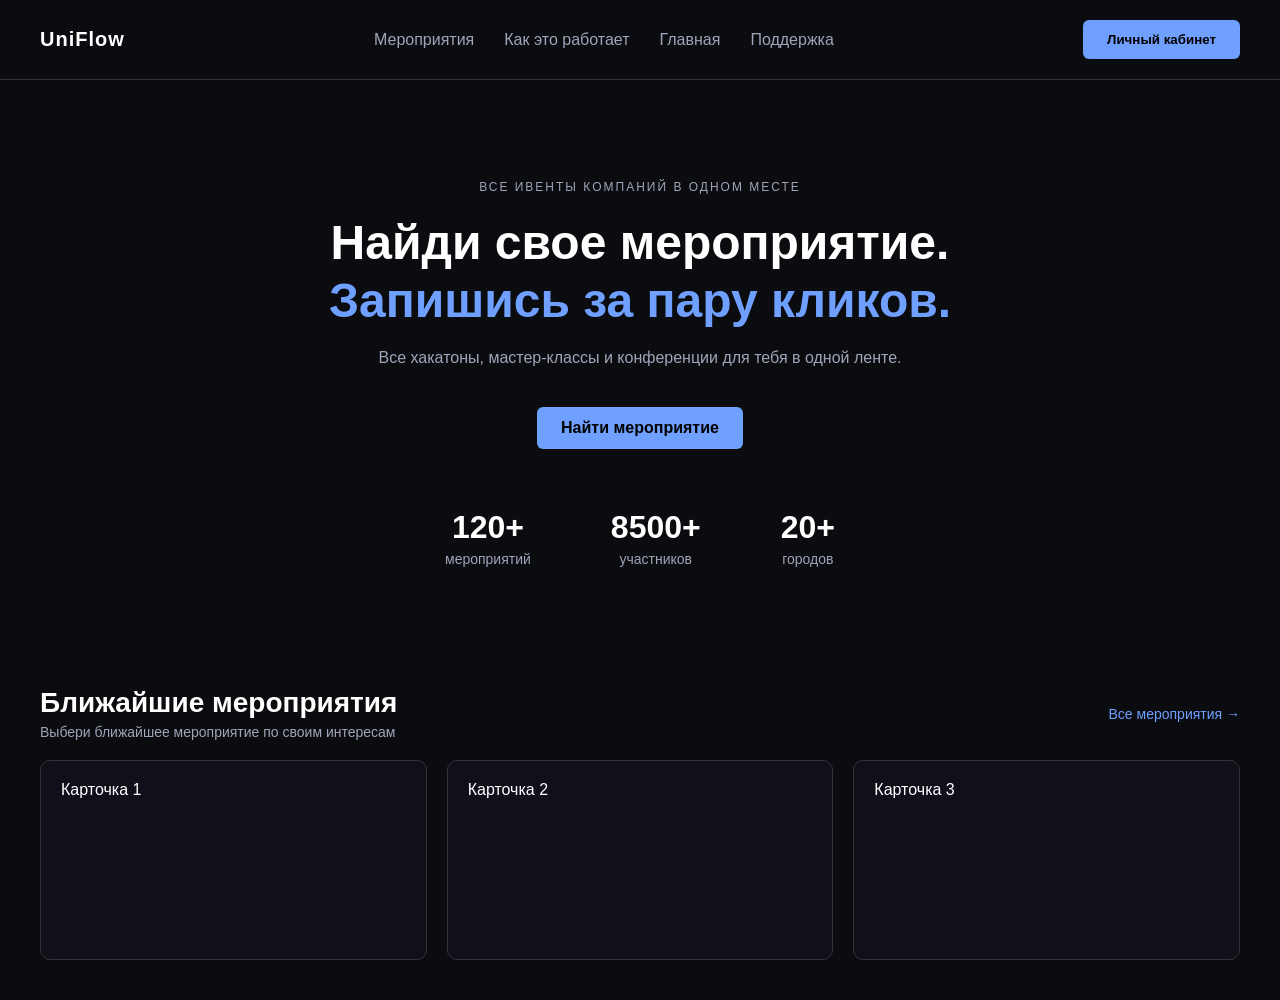
==== UniFlow/frontend/index.html @ 02b54775 "Добавлен проект" ====
<!DOCTYPE html>
<html lang="ru">
    <head>
        <meta charset="UTF-8">
        <title>UniFlow</title>
        <link rel="stylesheet" href="style.css">
    </head>
    <body>
        <header class="header">
            <div class="logo">UniFlow</div>
            <nav class="nav">
                <a href="events.html">Мероприятия</a>
                <a href="#">Как это работает</a>
                <a href="index.html">Главная</a>
                <a href="#">Поддержка</a>
            </nav>
            <button class="btn-primary">Личный кабинет</button>
        </header>
        
        <main>
            <section class="hero">
                <div class="hero-content">
                    <span class="title">ВСЕ ИВЕНТЫ КОМПАНИЙ В ОДНОМ МЕСТЕ</span>
                    <h1>Найди свое мероприятие.<br><span class="accent">Запишись за пару кликов.</span></h1>
                    <p>Все хакатоны, мастер-классы и конференции для тебя в одной ленте.</p>
                    
                    <div class="hero-button">
                        <a href="events.html" class="btn-primary">Найти мероприятие</a>
                    </div>
                </div>

                <div class="statistics">
                    <div class="statistics-item"><h2>120+</h2><p>мероприятий</p></div>
                    <div class="statistics-item"><h2>8500+</h2><p>участников</p></div>
                    <div class="statistics-item"><h2>20+</h2><p>городов</p></div>
                </div>
            </section>
            
            <section class="hero-cards">
                <div class="section-header">
                    <div>
                        <h2>Ближайшие мероприятия</h2>
                        <p class="section-desc">Выбери ближайшее мероприятие по своим интересам</p>
                    </div>
                    <a href="events.html" class="link-more">Все мероприятия →</a>
                </div>

                <div class="cards">
                    <article class="card">Карточка 1</article>
                    <article class="card">Карточка 2</article>
                    <article class="card">Карточка 3</article>
                </div>
            </section>
        </main>
    </body>
</html>
---- UniFlow/frontend/style.css ----
* {
    margin: 0;
    padding: 0;
    box-sizing: border-box;
    font-family: 'Arial', sans-serif;
}

body {
    background-color: #0b0c10;
    color: #ffffff;
}

a { text-decoration: none; }

.header {
    display: flex;
    justify-content: space-between;
    align-items: center;
    padding: 20px 40px;
    border-bottom: 1px solid #333;
}

.logo {
    font-weight: 700;
    font-size: 20px;
    letter-spacing: 1px;
}

.nav {
    display: flex;
    gap: 30px;
}

.nav a {
    color: #A2A3B8;
    transition: color 0.3s ease;
}

.nav a:hover {
    color: #ffffff;
}

.btn-primary {
    background: #6F9FFF;
    color: #000000;
    padding: 12px 24px;
    border: none;
    border-radius: 6px;
    font-weight: 600;
    cursor: pointer;
    display: inline-block;
    transition: all 0.2s ease;
}

.btn-primary:hover {
    background: #8DB3FF;
    transform: translateY(-2px);
}

.hero {
    display: flex;
    flex-direction: column;
    align-items: center;
    text-align: center;
    padding: 100px 20px 40px 20px;
}

.hero-content {
    max-width: 700px;
    margin-bottom: 60px;
}

.title {
    display: block;
    font-size: 12px;
    color: #A2A3B8;
    letter-spacing: 2px;
    margin-bottom: 20px;
}

.hero h1 {
    font-size: 48px;
    line-height: 1.2;
    margin-bottom: 20px;
    font-weight: 700;
}

.accent {
    color: #6F9FFF;
}

.hero p {
    color: #A2A3B8;
    font-size: 16px;
    margin-bottom: 40px;
}

.hero-button {
    display: flex;
    justify-content: center;
    gap: 15px;
}

.statistics {
    display: flex;
    justify-content: center;
    gap: 80px;
}

.statistics-item h2 {
    font-size: 32px;
    margin-bottom: 5px;
}

.statistics-item p {
    color: #A2A3B8;
    font-size: 14px;
}

.hero-cards {
    padding: 40px;
}

.section-header {
    display: flex;
    justify-content: space-between;
    align-items: center;
    margin-bottom: 20px;
}

.section-header h2 {
    font-size: 28px;
    margin-bottom: 5px;
}

.section-desc {
    color: #A2A3B8;
    font-size: 14px;
}

.cards {
    display: grid;
    grid-template-columns: repeat(3, 1fr);
    gap: 20px;
}

.card {
    background: #10101A;
    border: 1px solid #333;
    padding: 20px;
    border-radius: 10px;
    height: 200px;
}

.link-more {
    color: #6F9FFF;
    text-decoration: none;
    font-size: 14px;
    transition: 0.3s;
}

.link-more:hover {
    color: #ffffff;
}
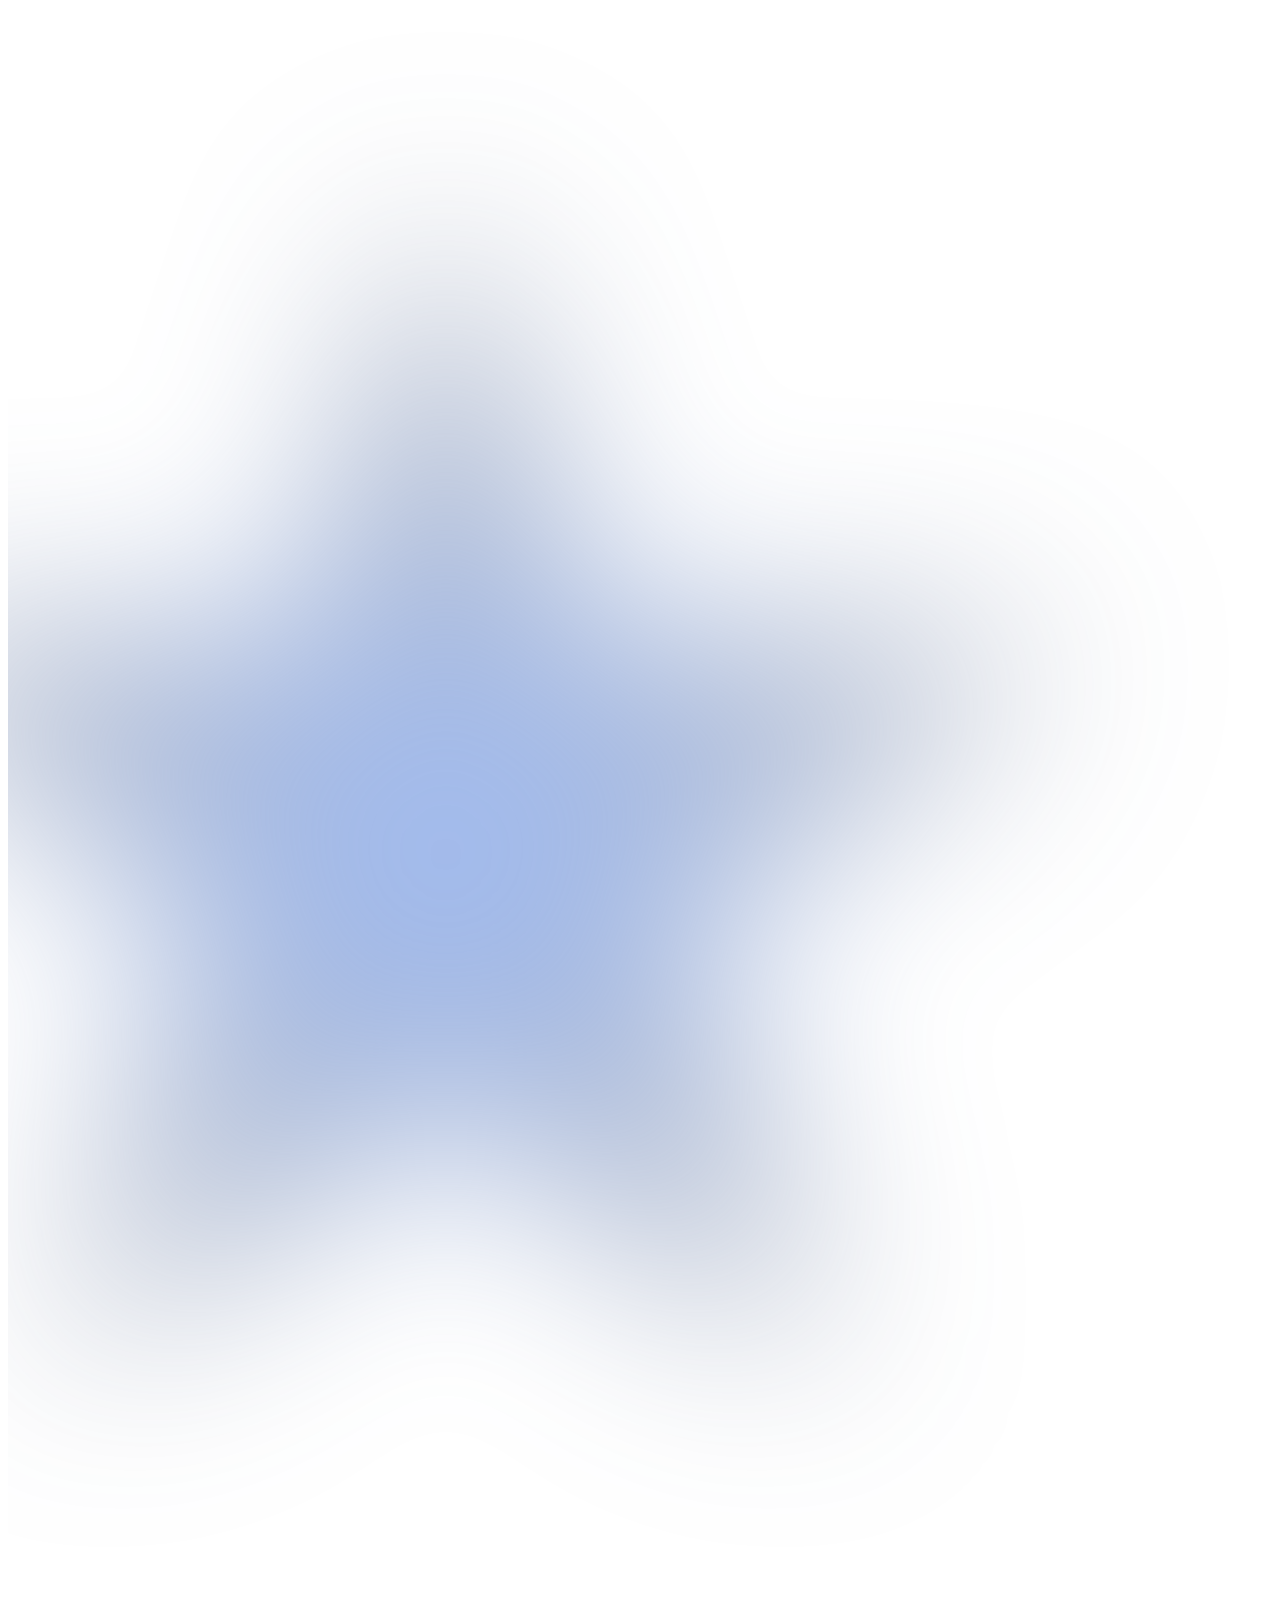
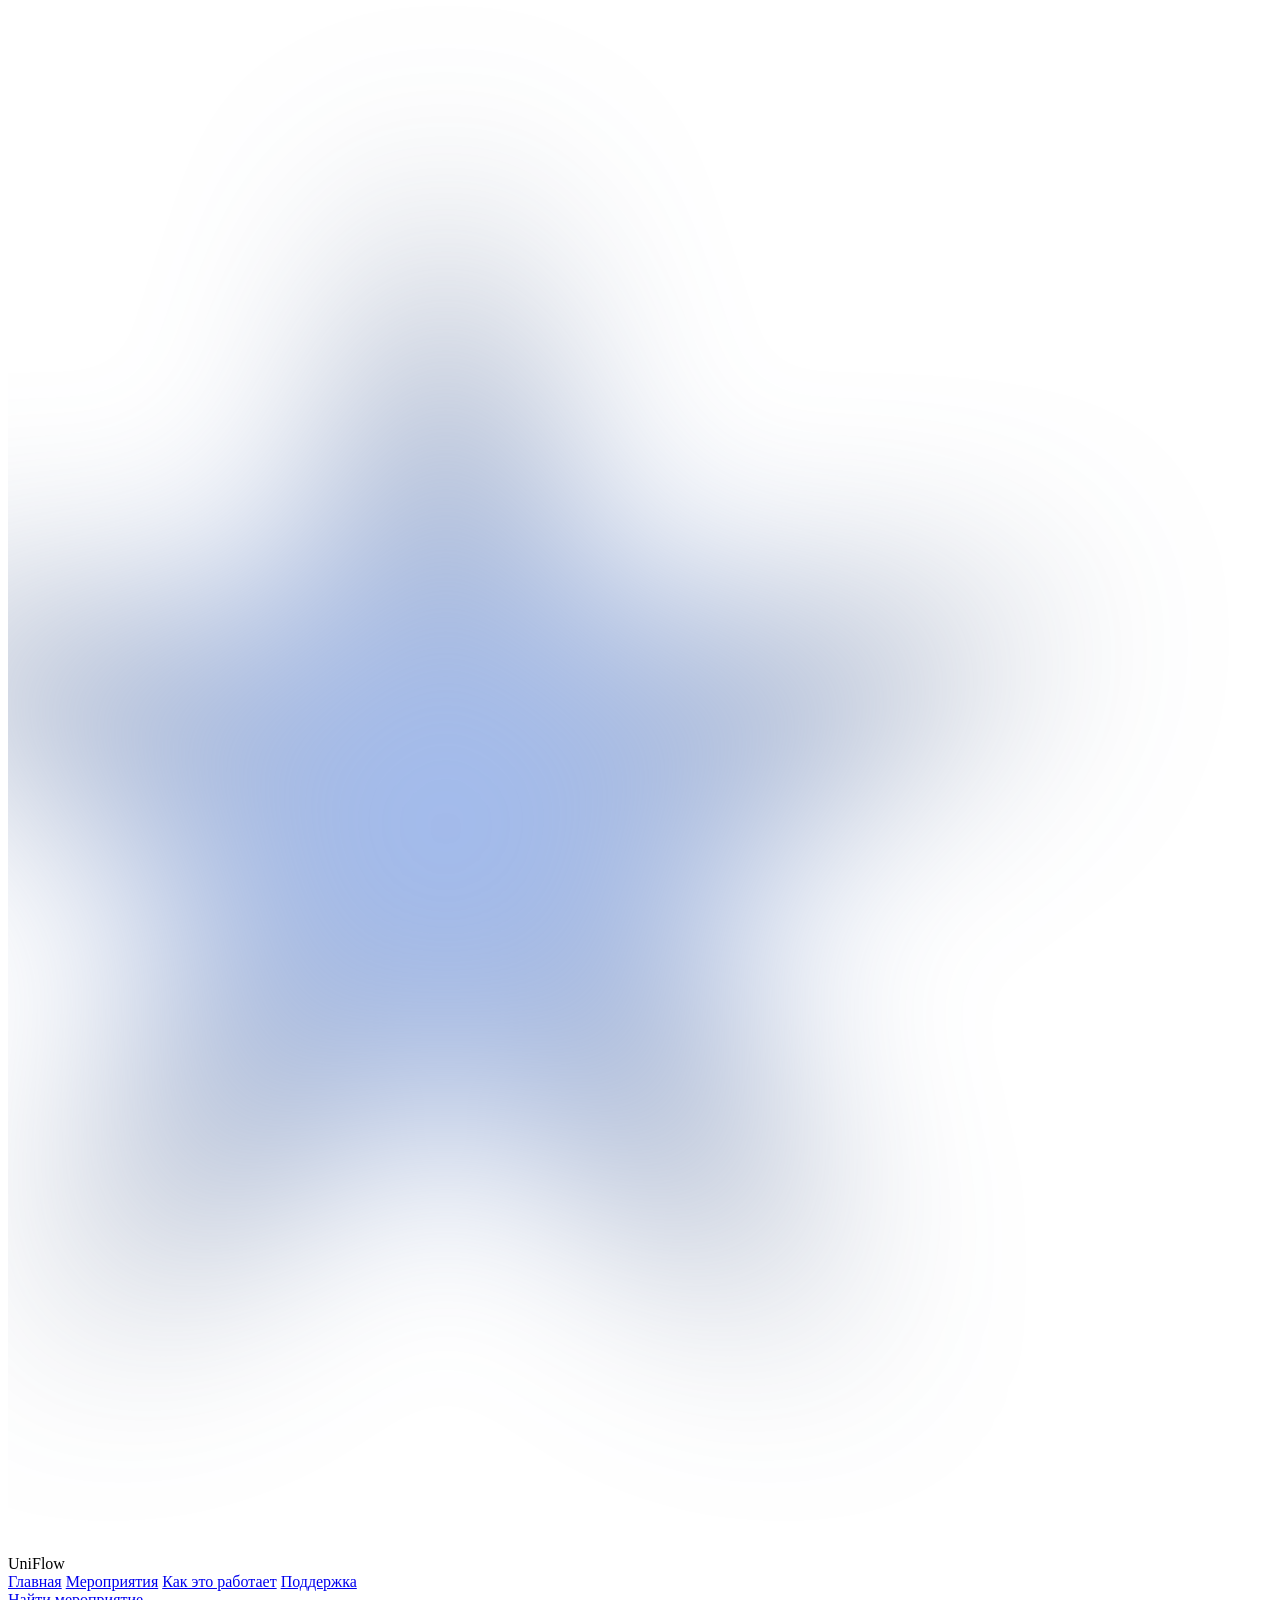
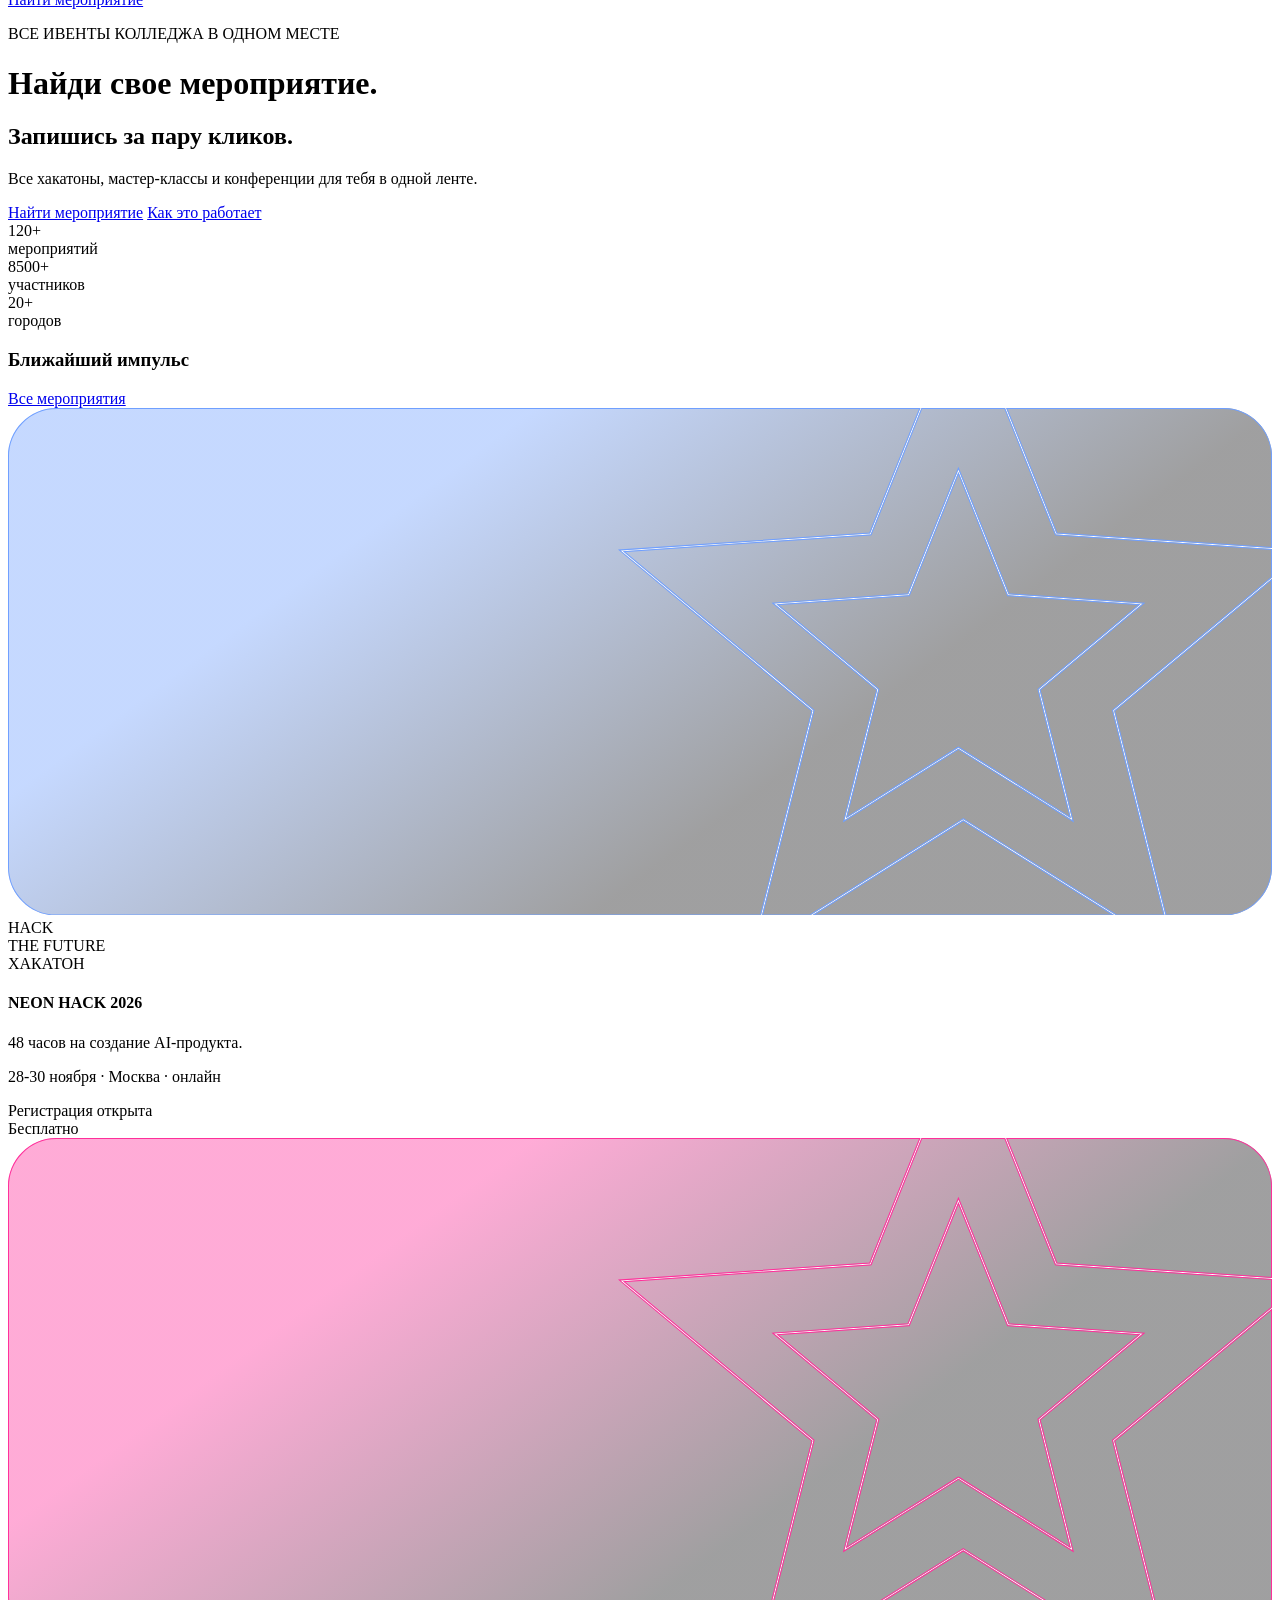
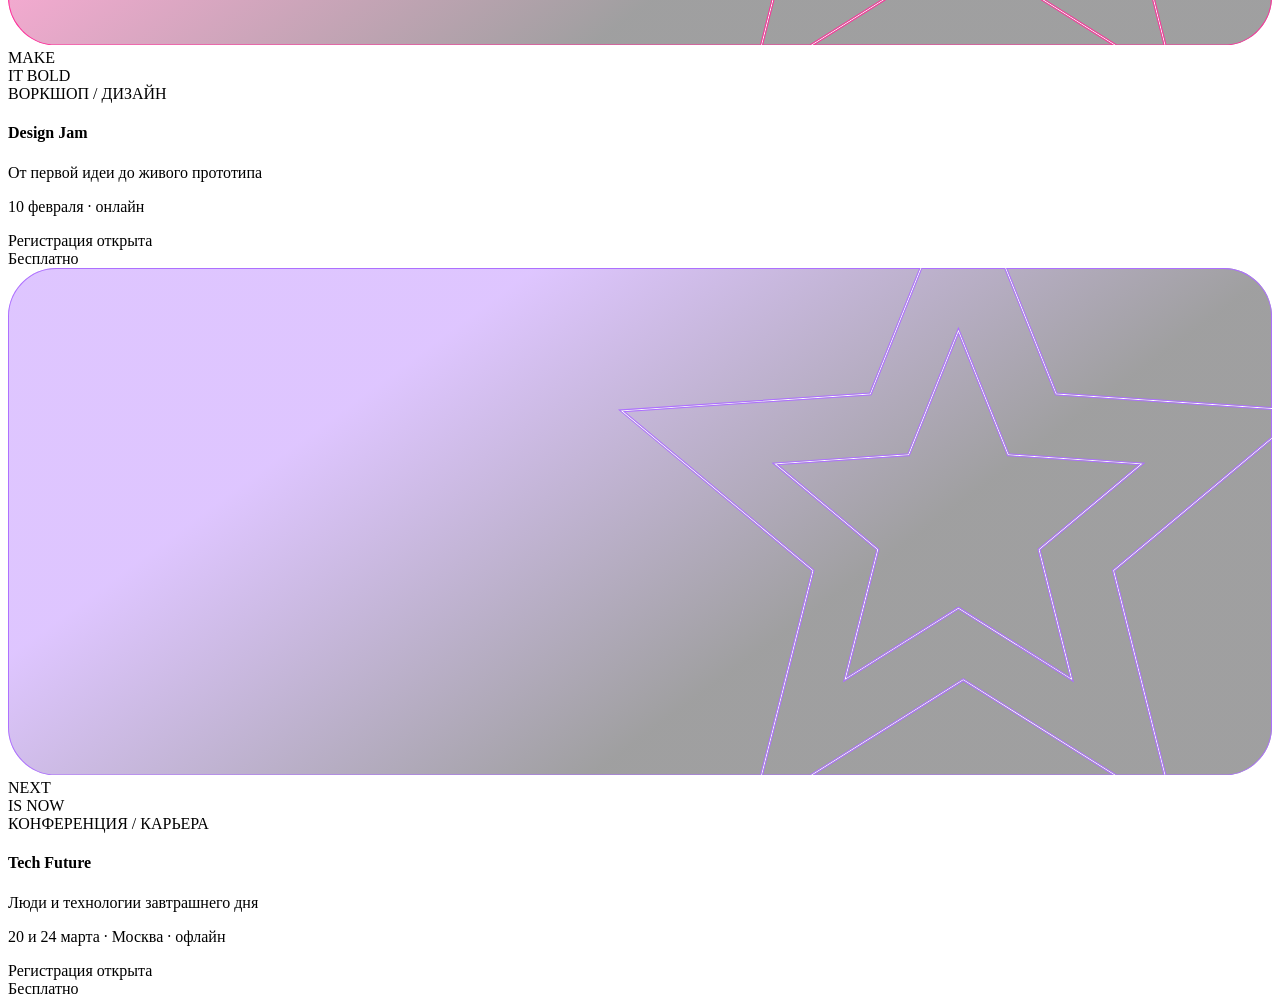
==== commit 1b68f4c1: "Update index.html" ====
--- a/UniFlow/frontend/index.html
+++ b/UniFlow/frontend/index.html
@@ -1,56 +1,189 @@
 <!DOCTYPE html>
 <html lang="ru">
-    <head>
-        <meta charset="UTF-8">
-        <title>UniFlow</title>
-        <link rel="stylesheet" href="style.css">
-    </head>
-    <body>
+<head>
+    <meta charset="UTF-8">
+    <meta name="viewport" content="width=device-width, initial-scale=1.0">
+    <title>UniFlow</title>
+    <link href="https://fonts.googleapis.com/css2?family=Golos+Text:wght@400;500;600;700&family=Iosevka+Charon+Mono:wght@400;700&family=Inter:wght@400;600&display=swap" rel="stylesheet" />
+    <link rel="stylesheet" href="css/main.css">
+</head>
+<body>
+
+    <div class="wrapper">
+        <div class="bg-star bg-star-left" aria-hidden="true">
+            <svg viewBox="0 0 703 873" fill="none" xmlns="http://www.w3.org/2000/svg">
+                <g filter="url(#filter0_f_17_4)">
+                    <path d="M243.5 108L323.539 354.335L582.552 354.335L373.006 506.579L453.045 752.915L243.5 600.671L33.9546 752.915L113.994 506.579L-95.5516 354.335L163.461 354.335L243.5 108Z" fill="url(#paint0_radial_17_4)"/>
+                </g>
+                <defs>
+                    <filter id="filter0_f_17_4" x="-215.552" y="-12" width="918.103" height="884.915" filterUnits="userSpaceOnUse" color-interpolation-filters="sRGB">
+                        <feFlood flood-opacity="0" result="BackgroundImageFix"/>
+                        <feBlend mode="normal" in="SourceGraphic" in2="BackgroundImageFix" result="shape"/>
+                        <feGaussianBlur stdDeviation="60" result="effect1_foregroundBlur_17_4"/>
+                    </filter>
+                    <radialGradient id="paint0_radial_17_4" cx="0" cy="0" r="1" gradientUnits="userSpaceOnUse" gradientTransform="translate(243.5 464.5) rotate(90) scale(356.5)">
+                        <stop stop-color="#6F9FFF" stop-opacity="0.6"/>
+                        <stop offset="1" stop-color="#1E2D4C" stop-opacity="0.5"/>
+                    </radialGradient>
+                </defs>
+            </svg>
+        </div>
+
+        <div class="bg-star bg-star-right" aria-hidden="true">
+            <svg viewBox="0 0 703 873" fill="none" xmlns="http://www.w3.org/2000/svg">
+                <g filter="url(#filter0_f_17_4_r)">
+                    <path d="M243.5 108L323.539 354.335L582.552 354.335L373.006 506.579L453.045 752.915L243.5 600.671L33.9546 752.915L113.994 506.579L-95.5516 354.335L163.461 354.335L243.5 108Z" fill="url(#paint0_radial_17_4_r)"/>
+                </g>
+                <defs>
+                    <filter id="filter0_f_17_4_r" x="-215.552" y="-12" width="918.103" height="884.915" filterUnits="userSpaceOnUse" color-interpolation-filters="sRGB">
+                        <feFlood flood-opacity="0" result="BackgroundImageFix"/>
+                        <feBlend mode="normal" in="SourceGraphic" in2="BackgroundImageFix" result="shape"/>
+                        <feGaussianBlur stdDeviation="60" result="effect1_foregroundBlur_17_4"/>
+                    </filter>
+                    <radialGradient id="paint0_radial_17_4_r" cx="0" cy="0" r="1" gradientUnits="userSpaceOnUse" gradientTransform="translate(243.5 464.5) rotate(90) scale(356.5)">
+                        <stop stop-color="#6F9FFF" stop-opacity="0.6"/>
+                        <stop offset="1" stop-color="#1E2D4C" stop-opacity="0.5"/>
+                    </radialGradient>
+                </defs>
+            </svg>
+        </div>
+
         <header class="header">
             <div class="logo">UniFlow</div>
             <nav class="nav">
-                <a href="events.html">Мероприятия</a>
-                <a href="#">Как это работает</a>
-                <a href="index.html">Главная</a>
-                <a href="#">Поддержка</a>
+                <a href="#" class="nav-link">Главная</a>
+                <a href="#" class="nav-link">Мероприятия</a>
+                <a href="#" class="nav-link">Как это работает</a>
+                <a href="#" class="nav-link">Поддержка</a>
             </nav>
-            <button class="btn-primary">Личный кабинет</button>
+            <a href="#" class="btn btn-small">Найти мероприятие</a>
         </header>
-        
-        <main>
-            <section class="hero">
-                <div class="hero-content">
-                    <span class="title">ВСЕ ИВЕНТЫ КОМПАНИЙ В ОДНОМ МЕСТЕ</span>
-                    <h1>Найди свое мероприятие.<br><span class="accent">Запишись за пару кликов.</span></h1>
-                    <p>Все хакатоны, мастер-классы и конференции для тебя в одной ленте.</p>
-                    
-                    <div class="hero-button">
-                        <a href="events.html" class="btn-primary">Найти мероприятие</a>
+
+        <main class="hero">
+            <p class="hero-top">ВСЕ ИВЕНТЫ КОЛЛЕДЖА В ОДНОМ МЕСТЕ</p>
+            <h1 class="hero-title">Найди свое мероприятие.</h1>
+            <h2 class="hero-subtitle">Запишись за пару кликов.</h2>
+            <p class="hero-desc">
+                Все хакатоны, мастер-классы и конференции для тебя в одной ленте.
+            </p>
+
+            <div class="hero-buttons">
+                <a href="#" class="btn btn-large">Найти мероприятие</a>
+                <a href="#" class="btn btn-outline">Как это работает</a>
+            </div>
+
+            <div class="stats">
+                <div class="stat">
+                    <div class="stat-num">120+</div>
+                    <div class="stat-text">мероприятий</div>
+                </div>
+                <div class="stat">
+                    <div class="stat-num">8500+</div>
+                    <div class="stat-text">участников</div>
+                </div>
+                <div class="stat">
+                    <div class="stat-num">20+</div>
+                    <div class="stat-text">городов</div>
+                </div>
+            </div>
+        </main>
+
+        <section class="events">
+            <div class="events-head">
+                <h3 class="events-title">Ближайший импульс</h3>
+                <a href="#" class="events-link">Все мероприятия</a>
+            </div>
+
+            <div class="grid">
+
+                <svg style="display: none;">
+                    <defs>
+                        <path id="star-template" d="M266.663 38.8096L189.457 44.0449L248.841 93.6602L232.906 157H15C6.71573 157 0 150.284 0 142V15C1.54622e-06 6.71573 6.71573 0 15 0H282.248L266.663 38.8096ZM324.059 38.9219L324.129 39.0967L324.316 39.1094L391 43.6299V52.4619L341.967 93.4297L341.822 93.5508L341.868 93.7334L357.784 157H342.958L295.659 127.306L295.5 127.206L295.341 127.306L248.042 157H233.216L249.132 93.7334L249.178 93.5508L249.033 93.4297L190.222 44.293L266.684 39.1094L266.871 39.0967L266.941 38.9219L282.571 0H308.429L324.059 38.9219ZM342.394 157H248.606L295.5 127.56L342.394 157ZM391 142C391 150.284 384.284 157 376 157H358.094L342.159 93.6602L391 52.8535V142ZM278.482 57.6416L236.937 60.459L268.893 87.1582L258.732 127.541L294 105.4L329.268 127.541L319.107 87.1582L351.063 60.459L309.518 57.6416L294 19L278.482 57.6416ZM309.239 57.7539L309.31 57.9287L309.497 57.9414L350.298 60.707L318.916 86.9277L318.771 87.0488L318.817 87.2314L328.794 126.89L294.159 105.146L294 105.046L293.841 105.146L259.205 126.89L269.183 87.2314L269.229 87.0488L269.084 86.9277L237.701 60.707L278.503 57.9414L278.69 57.9287L278.761 57.7539L294 19.8037L309.239 57.7539ZM376 0C384.284 0 391 6.71573 391 15V43.3291L324.337 38.8096L308.752 0H376Z"/>
+                    </defs>
+                </svg>
+
+                <div class="card blue">
+                    <div class="cover">
+                        <svg class="cover-svg" viewBox="0 0 391 157" preserveAspectRatio="xMidYMid slice" fill="none" xmlns="http://www.w3.org/2000/svg">
+                            <use href="#star-template" fill="url(#grad-blue)"/>
+                            <mask id="mask-blue" fill="white">
+                                <use href="#star-template"/>
+                            </mask>
+                            <use href="#star-template" stroke="#6F9FFF" stroke-width="0.6" mask="url(#mask-blue)"/>
+                            <defs>
+                                <linearGradient id="grad-blue" x1="213.5" y1="132.5" x2="132.5" y2="22.5" gradientUnits="userSpaceOnUse">
+                                    <stop stop-color="#101012" stop-opacity="0.4"/>
+                                    <stop offset="1" stop-color="#6F9FFF" stop-opacity="0.4"/>
+                                </linearGradient>
+                            </defs>
+                        </svg>
+                        <div class="cover-title">HACK<br>THE FUTURE</div>
+                    </div>
+                    <div class="info">
+                        <span class="tag">ХАКАТОН</span>
+                        <h4 class="card-title">NEON HACK 2026</h4>
+                        <p class="desc">48 часов на создание AI-продукта.</p>
+                        <p class="date">28-30 ноября · Москва · онлайн</p>
+                        <div class="status">Регистрация открыта</div>
+                        <div class="price">Бесплатно</div>
                     </div>
                 </div>
 
-                <div class="statistics">
-                    <div class="statistics-item"><h2>120+</h2><p>мероприятий</p></div>
-                    <div class="statistics-item"><h2>8500+</h2><p>участников</p></div>
-                    <div class="statistics-item"><h2>20+</h2><p>городов</p></div>
-                </div>
-            </section>
-            
-            <section class="hero-cards">
-                <div class="section-header">
-                    <div>
-                        <h2>Ближайшие мероприятия</h2>
-                        <p class="section-desc">Выбери ближайшее мероприятие по своим интересам</p>
+                <div class="card pink">
+                    <div class="cover">
+                        <svg class="cover-svg" viewBox="0 0 391 157" preserveAspectRatio="xMidYMid slice" fill="none" xmlns="http://www.w3.org/2000/svg">
+                            <use href="#star-template" fill="url(#grad-pink)"/>
+                            <mask id="mask-pink" fill="white">
+                                <use href="#star-template"/>
+                            </mask>
+                            <use href="#star-template" stroke="#FF2E9A" stroke-width="0.6" mask="url(#mask-pink)"/>
+                            <defs>
+                                <linearGradient id="grad-pink" x1="213.5" y1="132.5" x2="132.5" y2="22.5" gradientUnits="userSpaceOnUse">
+                                    <stop stop-color="#101012" stop-opacity="0.4"/>
+                                    <stop offset="1" stop-color="#FF2E9A" stop-opacity="0.4"/>
+                                </linearGradient>
+                            </defs>
+                        </svg>
+                        <div class="cover-title">MAKE<br>IT BOLD</div>
                     </div>
-                    <a href="events.html" class="link-more">Все мероприятия →</a>
+                    <div class="info">
+                        <span class="tag">ВОРКШОП / ДИЗАЙН</span>
+                        <h4 class="card-title">Design Jam</h4>
+                        <p class="desc">От первой идеи до живого прототипа</p>
+                        <p class="date">10 февраля · онлайн</p>
+                        <div class="status">Регистрация открыта</div>
+                        <div class="price">Бесплатно</div>
+                    </div>
                 </div>
 
-                <div class="cards">
-                    <article class="card">Карточка 1</article>
-                    <article class="card">Карточка 2</article>
-                    <article class="card">Карточка 3</article>
+                <div class="card purple">
+                    <div class="cover">
+                        <svg class="cover-svg" viewBox="0 0 391 157" preserveAspectRatio="xMidYMid slice" fill="none" xmlns="http://www.w3.org/2000/svg">
+                            <use href="#star-template" fill="url(#grad-purple)"/>
+                            <mask id="mask-purple" fill="white">
+                                <use href="#star-template"/>
+                            </mask>
+                            <use href="#star-template" stroke="#AD6FFF" stroke-width="0.6" mask="url(#mask-purple)"/>
+                            <defs>
+                                <linearGradient id="grad-purple" x1="213.5" y1="132.5" x2="132.5" y2="22.5" gradientUnits="userSpaceOnUse">
+                                    <stop stop-color="#101012" stop-opacity="0.4"/>
+                                    <stop offset="1" stop-color="#AD6FFF" stop-opacity="0.4"/>
+                                </linearGradient>
+                            </defs>
+                        </svg>
+                        <div class="cover-title">NEXT<br>IS NOW</div>
+                    </div>
+                    <div class="info">
+                        <span class="tag">КОНФЕРЕНЦИЯ / КАРЬЕРА</span>
+                        <h4 class="card-title">Tech Future</h4>
+                        <p class="desc">Люди и технологии завтрашнего дня</p>
+                        <p class="date">20 и 24 марта · Москва · офлайн</p>
+                        <div class="status">Регистрация открыта</div>
+                        <div class="price">Бесплатно</div>
+                    </div>
                 </div>
-            </section>
-        </main>
-    </body>
-</html>+            </div>
+        </section>
+    </div>
+</body>
+</html>
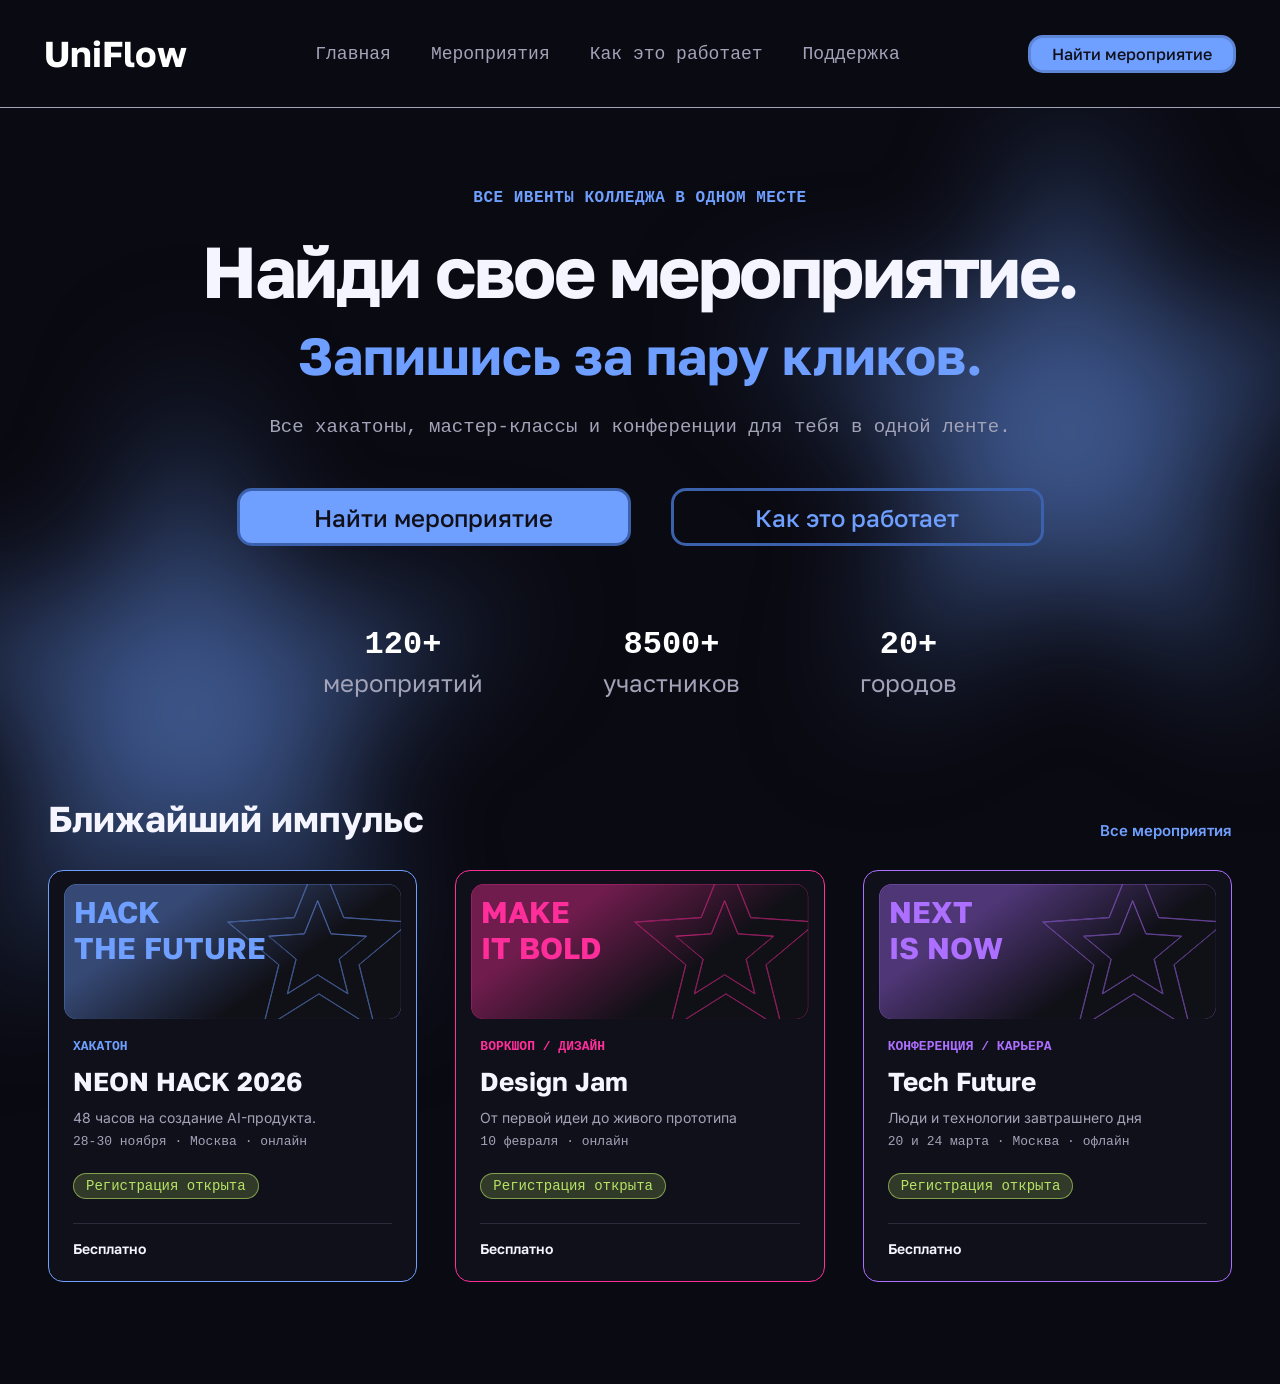
==== commit 0408c0a3: "Update index.html" ====
--- a/UniFlow/frontend/index.html
+++ b/UniFlow/frontend/index.html
@@ -5,7 +5,7 @@
     <meta name="viewport" content="width=device-width, initial-scale=1.0">
     <title>UniFlow</title>
     <link href="https://fonts.googleapis.com/css2?family=Golos+Text:wght@400;500;600;700&family=Iosevka+Charon+Mono:wght@400;700&family=Inter:wght@400;600&display=swap" rel="stylesheet" />
-    <link rel="stylesheet" href="css/main.css">
+    <link rel="stylesheet" href="css/index.css">
 </head>
 <body>
 
--- a/UniFlow/frontend/css/index.css
+++ b/UniFlow/frontend/css/index.css
@@ -0,0 +1,353 @@
+* {
+    margin: 0;
+    padding: 0;
+    box-sizing: border-box;
+}
+
+body {
+    background-color: #0a0a12;
+    color: #ffffff;
+    font-family: 'Golos Text', sans-serif;
+    -webkit-font-smoothing: antialiased;
+    overflow-x: clip;
+}
+
+a {
+    text-decoration: none;
+    color: inherit;
+}
+
+.wrapper {
+    max-width: 1440px;
+    margin: 0 auto;
+    padding-bottom: 100px;
+    position: relative;
+}
+
+.bg-star {
+    position: absolute;
+    width: 900px;
+    height: 900px;
+    pointer-events: none;
+    z-index: 0;
+    overflow: visible;
+}
+
+.bg-star svg {
+    display: block;
+    width: 100%;
+    height: 100%;
+    overflow: visible;
+}
+
+.bg-star-left {
+    bottom: 250px;
+    left: -150px;
+}
+
+.bg-star-right {
+    top: -50px;
+    right: -350px;
+}
+
+.header {
+    position: relative;
+    z-index: 10;
+    background-color: #0a0a12;
+    display: flex;
+    justify-content: space-between;
+    align-items: center;
+    height: 108px;
+    padding: 0 44px;
+    border-bottom: 1px solid #a2a3b8;
+}
+
+.logo {
+    font-size: 36px;
+    font-weight: 700;
+}
+
+.nav {
+    display: flex;
+    gap: 40px;
+}
+
+.nav-link {
+    font-family: 'Iosevka Charon Mono', monospace;
+    font-size: 18px;
+    color: #a2a3b8;
+    transition: color 0.3s ease;
+}
+
+.nav-link:hover {
+    color: #ffffff;
+}
+
+.btn {
+    display: flex;
+    align-items: center;
+    justify-content: center;
+    background-color: #6f9fff;
+    color: #10101a;
+    font-weight: 500;
+    border-radius: 15px;
+    border: 3px solid #5e86d7;
+    transition: transform 0.2s ease, box-shadow 0.2s ease;
+}
+
+.btn:hover {
+    transform: translateY(-2px);
+    box-shadow: 0 10px 20px rgba(111, 159, 255, 0.3);
+}
+
+.btn-small {
+    width: 208px;
+    height: 38px;
+    font-size: 16px;
+}
+
+.btn-large {
+    width: 394px;
+    height: 58px;
+    font-size: 24px;
+    border-color: #3b60ac;
+}
+
+.btn-outline {
+    width: 373px;
+    height: 58px;
+    font-size: 24px;
+    background-color: transparent;
+    color: #6f9fff;
+    border-color: #3b60ac;
+    transition: background-color 0.3s;
+}
+
+.btn-outline:hover {
+    background-color: rgba(59, 96, 172, 0.1);
+    transform: none;
+    box-shadow: none;
+}
+
+.hero {
+    position: relative;
+    z-index: 5;
+    display: flex;
+    flex-direction: column;
+    align-items: center;
+    text-align: center;
+    padding-top: 81px;
+}
+
+.hero-top {
+    font-family: 'Iosevka Charon Mono', monospace;
+    font-weight: 700;
+    font-size: 16px;
+    color: #6f9fff;
+    letter-spacing: 0.5px;
+    margin-bottom: 20px;
+}
+
+.hero-title {
+    font-size: 72px;
+    font-weight: 700;
+    color: #f5f5ff;
+    letter-spacing: -2.5px;
+    margin-bottom: 10px;
+    white-space: nowrap;
+}
+
+.hero-subtitle {
+    font-size: 52px;
+    font-weight: 700;
+    color: #6e9eff;
+    margin-bottom: 30px;
+}
+
+.hero-desc {
+    font-family: 'Iosevka Charon Mono', monospace;
+    font-size: 19px;
+    color: #a2a3b8;
+    margin-bottom: 50px;
+}
+
+.hero-buttons {
+    display: flex;
+    gap: 40px;
+    margin-bottom: 80px;
+}
+
+.stats {
+    display: flex;
+    gap: 120px;
+}
+
+.stat {
+    display: flex;
+    flex-direction: column;
+    align-items: center;
+}
+
+.stat-num {
+    font-family: 'Iosevka Charon Mono', monospace;
+    font-weight: 700;
+    font-size: 32px;
+    color: #ffffff;
+}
+
+.stat-text {
+    font-size: 24px;
+    color: #a2a3b8;
+    margin-top: 5px;
+}
+
+.events {
+    position: relative;
+    z-index: 5;
+    padding: 0 48px;
+    margin-top: 100px;
+}
+
+.events-head {
+    display: flex;
+    justify-content: space-between;
+    align-items: flex-end;
+    margin-bottom: 30px;
+}
+
+.events-title {
+    font-size: 36px;
+    font-weight: 700;
+    color: #f5f5ff;
+}
+
+.events-link {
+    font-family: 'Inter', sans-serif;
+    font-weight: 600;
+    font-size: 15px;
+    color: #6f9fff;
+    transition: color 0.3s;
+}
+
+.events-link:hover {
+    color: #a2a3b8;
+}
+
+.grid {
+    display: grid;
+    grid-template-columns: repeat(3, 1fr);
+    gap: 38px;
+}
+
+.card {
+    background-color: #10101a;
+    border-radius: 15px;
+    display: flex;
+    flex-direction: column;
+    border: 1px solid #6f9fff;
+    overflow: hidden;
+    transition: transform 0.3s, box-shadow 0.3s;
+}
+
+.card.blue { border-color: #6f9fff; }
+.card.pink { border-color: #ff2e9a; }
+.card.purple { border-color: #ad6fff; }
+
+.card:hover { transform: translateY(-5px); }
+.card.blue:hover { box-shadow: 0 0 20px rgba(111, 159, 255, 0.3); }
+.card.pink:hover { box-shadow: 0 0 20px rgba(255, 46, 154, 0.3); }
+.card.purple:hover { box-shadow: 0 0 20px rgba(173, 111, 255, 0.3); }
+
+.cover {
+    position: relative;
+    width: calc(100% - 30px);
+    margin: 13px 15px 0 15px;
+    aspect-ratio: 391 / 157;
+    border-radius: 10px;
+    overflow: hidden;
+    display: flex;
+    align-items: flex-start;
+    justify-content: flex-start;
+    padding: 10px 0 0 10px;
+}
+
+.cover-svg {
+    position: absolute;
+    inset: 0;
+    width: 100%;
+    height: 100%;
+    display: block;
+}
+
+.cover-title {
+    font-size: 30px;
+    font-weight: 700;
+    line-height: 1.2;
+    position: relative;
+    z-index: 2;
+}
+
+.card.blue .cover-title { color: #6f9fff; }
+.card.pink .cover-title { color: #ff2e9a; }
+.card.purple .cover-title { color: #ad6fff; }
+
+.info {
+    padding: 20px 24px 24px 24px;
+    display: flex;
+    flex-direction: column;
+    flex-grow: 1;
+}
+
+.tag {
+    font-family: 'Iosevka Charon Mono', monospace;
+    font-weight: 700;
+    font-size: 13px;
+    margin-bottom: 12px;
+}
+
+.card.blue .tag { color: #6f9fff; }
+.card.pink .tag { color: #ff2e9a; }
+.card.purple .tag { color: #ad6fff; }
+
+.card-title {
+    font-size: 26px;
+    font-weight: 700;
+    color: #f5f5ff;
+    margin-bottom: 12px;
+}
+
+.desc {
+    font-family: 'Inter', sans-serif;
+    font-size: 14px;
+    color: #a2a3b8;
+    margin-bottom: 8px;
+}
+
+.date {
+    font-family: 'Iosevka Charon Mono', monospace;
+    font-size: 13px;
+    color: #a2a3b8;
+    margin-bottom: 24px;
+}
+
+.status {
+    display: inline-block;
+    align-self: flex-start;
+    background-color: rgba(183, 227, 101, 0.2);
+    border: 1px solid rgba(183, 227, 101, 0.6);
+    color: #b7e365;
+    font-family: 'Iosevka Charon Mono', monospace;
+    font-size: 14px;
+    padding: 4px 12px;
+    border-radius: 15px;
+    margin-bottom: 24px;
+}
+
+.price {
+    font-size: 14px;
+    font-weight: 600;
+    color: #f5f5ff;
+    margin-top: auto;
+    border-top: 1px solid #2a2a3a;
+    padding-top: 16px;
+}
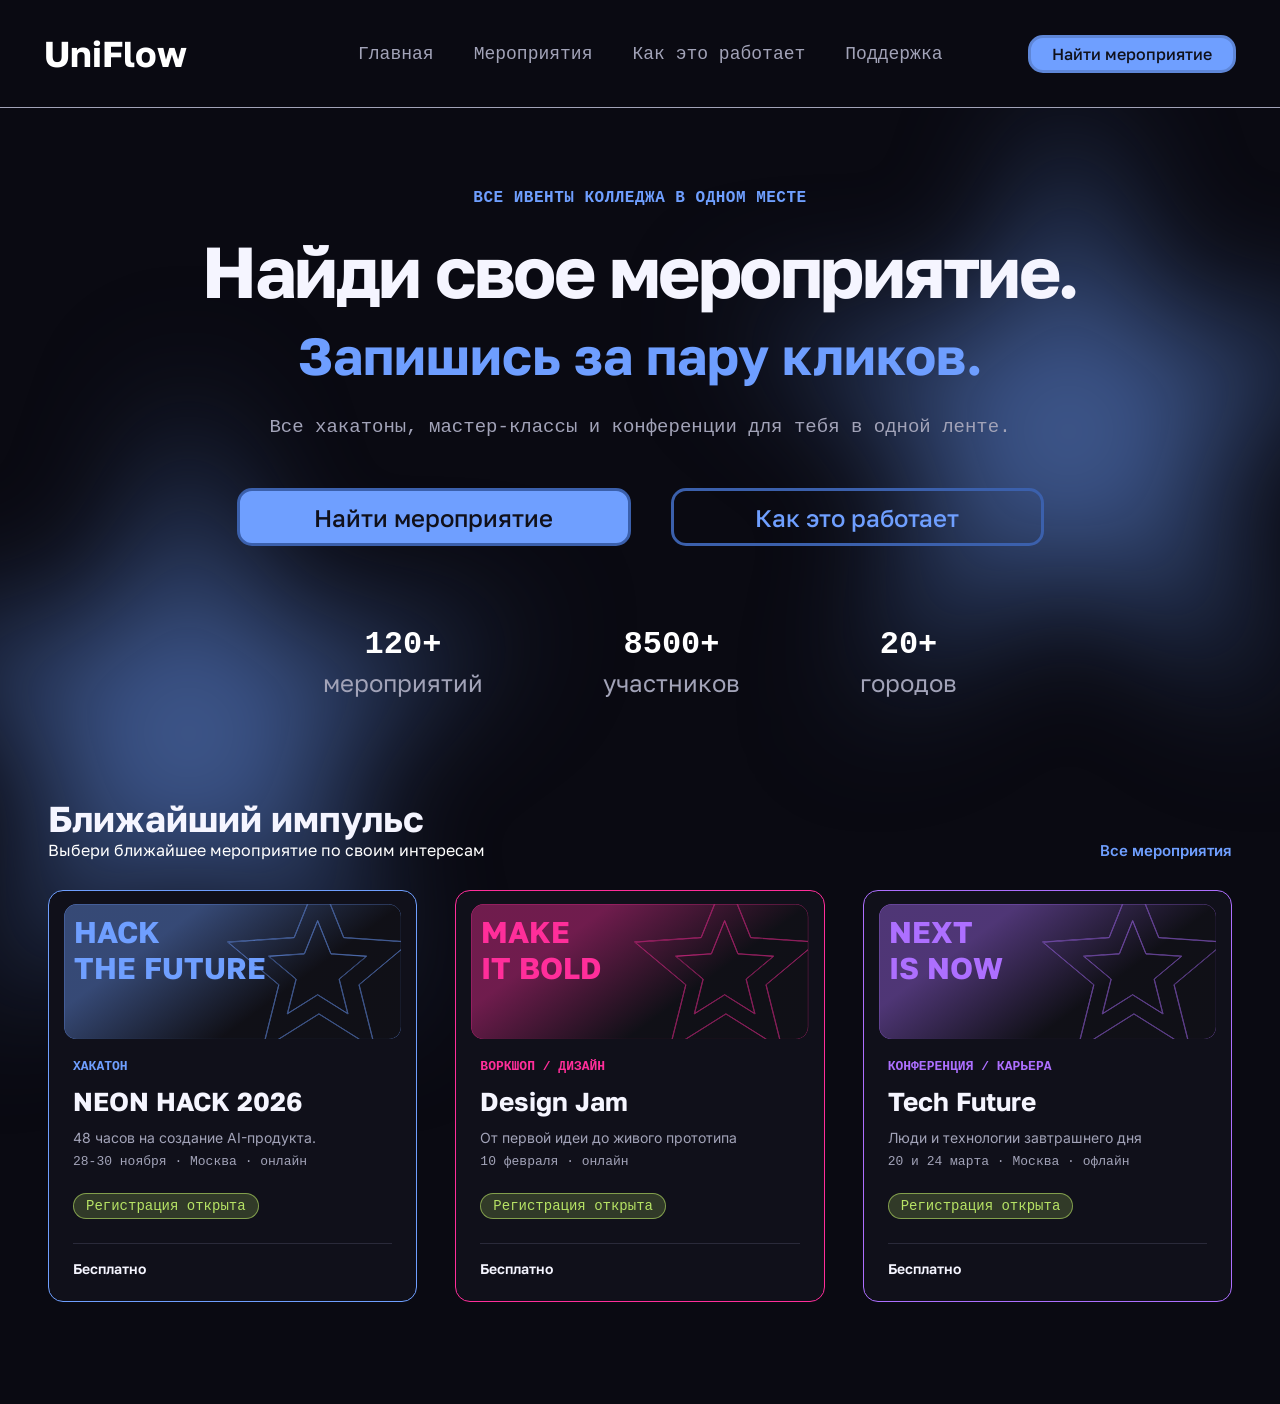
==== commit 72a20579: "мобильная версия для главной страницы" ====
--- a/UniFlow/frontend/index.html
+++ b/UniFlow/frontend/index.html
@@ -10,6 +10,7 @@
 <body>
 
     <div class="wrapper">
+
         <div class="bg-star bg-star-left" aria-hidden="true">
             <svg viewBox="0 0 703 873" fill="none" xmlns="http://www.w3.org/2000/svg">
                 <g filter="url(#filter0_f_17_4)">
@@ -50,25 +51,30 @@
 
         <header class="header">
             <div class="logo">UniFlow</div>
-            <nav class="nav">
-                <a href="#" class="nav-link">Главная</a>
-                <a href="#" class="nav-link">Мероприятия</a>
+            
+            <div class="nav-menu" id="Naavmenu">
+                <span></span>
+                <span></span>
+                <span></span>
+            </div>
+
+            <nav class="nav" id="navMenu">
+                <a href="index.html" class="nav-link">Главная</a>
+                <a href="events.html" class="nav-link">Мероприятия</a>
                 <a href="#" class="nav-link">Как это работает</a>
                 <a href="#" class="nav-link">Поддержка</a>
             </nav>
-            <a href="#" class="btn btn-small">Найти мероприятие</a>
+            <a href="events.html" class="btn btn-small">Найти мероприятие</a>
         </header>
 
         <main class="hero">
             <p class="hero-top">ВСЕ ИВЕНТЫ КОЛЛЕДЖА В ОДНОМ МЕСТЕ</p>
             <h1 class="hero-title">Найди свое мероприятие.</h1>
             <h2 class="hero-subtitle">Запишись за пару кликов.</h2>
-            <p class="hero-desc">
-                Все хакатоны, мастер-классы и конференции для тебя в одной ленте.
-            </p>
+            <p class="hero-desc">Все хакатоны, мастер-классы и конференции для тебя в одной ленте.</p>
 
             <div class="hero-buttons">
-                <a href="#" class="btn btn-large">Найти мероприятие</a>
+                <a href="events.html" class="btn btn-large">Найти мероприятие</a>
                 <a href="#" class="btn btn-outline">Как это работает</a>
             </div>
 
@@ -90,25 +96,25 @@
 
         <section class="events">
             <div class="events-head">
-                <h3 class="events-title">Ближайший импульс</h3>
-                <a href="#" class="events-link">Все мероприятия</a>
+                <div class="events-titles">
+                    <h3 class="events-title">Ближайший импульс</h3>
+                    <p class="events-subtitle">Выбери ближайшее мероприятие по своим интересам</p>
+                </div>
+                <a href="events.html" class="events-link">Все мероприятия</a>
             </div>
 
             <div class="grid">
-
                 <svg style="display: none;">
                     <defs>
                         <path id="star-template" d="M266.663 38.8096L189.457 44.0449L248.841 93.6602L232.906 157H15C6.71573 157 0 150.284 0 142V15C1.54622e-06 6.71573 6.71573 0 15 0H282.248L266.663 38.8096ZM324.059 38.9219L324.129 39.0967L324.316 39.1094L391 43.6299V52.4619L341.967 93.4297L341.822 93.5508L341.868 93.7334L357.784 157H342.958L295.659 127.306L295.5 127.206L295.341 127.306L248.042 157H233.216L249.132 93.7334L249.178 93.5508L249.033 93.4297L190.222 44.293L266.684 39.1094L266.871 39.0967L266.941 38.9219L282.571 0H308.429L324.059 38.9219ZM342.394 157H248.606L295.5 127.56L342.394 157ZM391 142C391 150.284 384.284 157 376 157H358.094L342.159 93.6602L391 52.8535V142ZM278.482 57.6416L236.937 60.459L268.893 87.1582L258.732 127.541L294 105.4L329.268 127.541L319.107 87.1582L351.063 60.459L309.518 57.6416L294 19L278.482 57.6416ZM309.239 57.7539L309.31 57.9287L309.497 57.9414L350.298 60.707L318.916 86.9277L318.771 87.0488L318.817 87.2314L328.794 126.89L294.159 105.146L294 105.046L293.841 105.146L259.205 126.89L269.183 87.2314L269.229 87.0488L269.084 86.9277L237.701 60.707L278.503 57.9414L278.69 57.9287L278.761 57.7539L294 19.8037L309.239 57.7539ZM376 0C384.284 0 391 6.71573 391 15V43.3291L324.337 38.8096L308.752 0H376Z"/>
                     </defs>
                 </svg>
 
-                <div class="card blue">
+                <a href="registration.html" class="card blue">
                     <div class="cover">
                         <svg class="cover-svg" viewBox="0 0 391 157" preserveAspectRatio="xMidYMid slice" fill="none" xmlns="http://www.w3.org/2000/svg">
                             <use href="#star-template" fill="url(#grad-blue)"/>
-                            <mask id="mask-blue" fill="white">
-                                <use href="#star-template"/>
-                            </mask>
+                            <mask id="mask-blue" fill="white"><use href="#star-template"/></mask>
                             <use href="#star-template" stroke="#6F9FFF" stroke-width="0.6" mask="url(#mask-blue)"/>
                             <defs>
                                 <linearGradient id="grad-blue" x1="213.5" y1="132.5" x2="132.5" y2="22.5" gradientUnits="userSpaceOnUse">
@@ -127,15 +133,13 @@
                         <div class="status">Регистрация открыта</div>
                         <div class="price">Бесплатно</div>
                     </div>
-                </div>
+                </a>
 
-                <div class="card pink">
+                <a href="registration.html" class="card pink">
                     <div class="cover">
                         <svg class="cover-svg" viewBox="0 0 391 157" preserveAspectRatio="xMidYMid slice" fill="none" xmlns="http://www.w3.org/2000/svg">
                             <use href="#star-template" fill="url(#grad-pink)"/>
-                            <mask id="mask-pink" fill="white">
-                                <use href="#star-template"/>
-                            </mask>
+                            <mask id="mask-pink" fill="white"><use href="#star-template"/></mask>
                             <use href="#star-template" stroke="#FF2E9A" stroke-width="0.6" mask="url(#mask-pink)"/>
                             <defs>
                                 <linearGradient id="grad-pink" x1="213.5" y1="132.5" x2="132.5" y2="22.5" gradientUnits="userSpaceOnUse">
@@ -154,15 +158,13 @@
                         <div class="status">Регистрация открыта</div>
                         <div class="price">Бесплатно</div>
                     </div>
-                </div>
+                </a>
 
-                <div class="card purple">
+                <a href="registration.html" class="card purple">
                     <div class="cover">
                         <svg class="cover-svg" viewBox="0 0 391 157" preserveAspectRatio="xMidYMid slice" fill="none" xmlns="http://www.w3.org/2000/svg">
                             <use href="#star-template" fill="url(#grad-purple)"/>
-                            <mask id="mask-purple" fill="white">
-                                <use href="#star-template"/>
-                            </mask>
+                            <mask id="mask-purple" fill="white"><use href="#star-template"/></mask>
                             <use href="#star-template" stroke="#AD6FFF" stroke-width="0.6" mask="url(#mask-purple)"/>
                             <defs>
                                 <linearGradient id="grad-purple" x1="213.5" y1="132.5" x2="132.5" y2="22.5" gradientUnits="userSpaceOnUse">
@@ -181,9 +183,10 @@
                         <div class="status">Регистрация открыта</div>
                         <div class="price">Бесплатно</div>
                     </div>
-                </div>
+                </a>
             </div>
         </section>
     </div>
+    <script src="script.js"></script>
 </body>
 </html>
